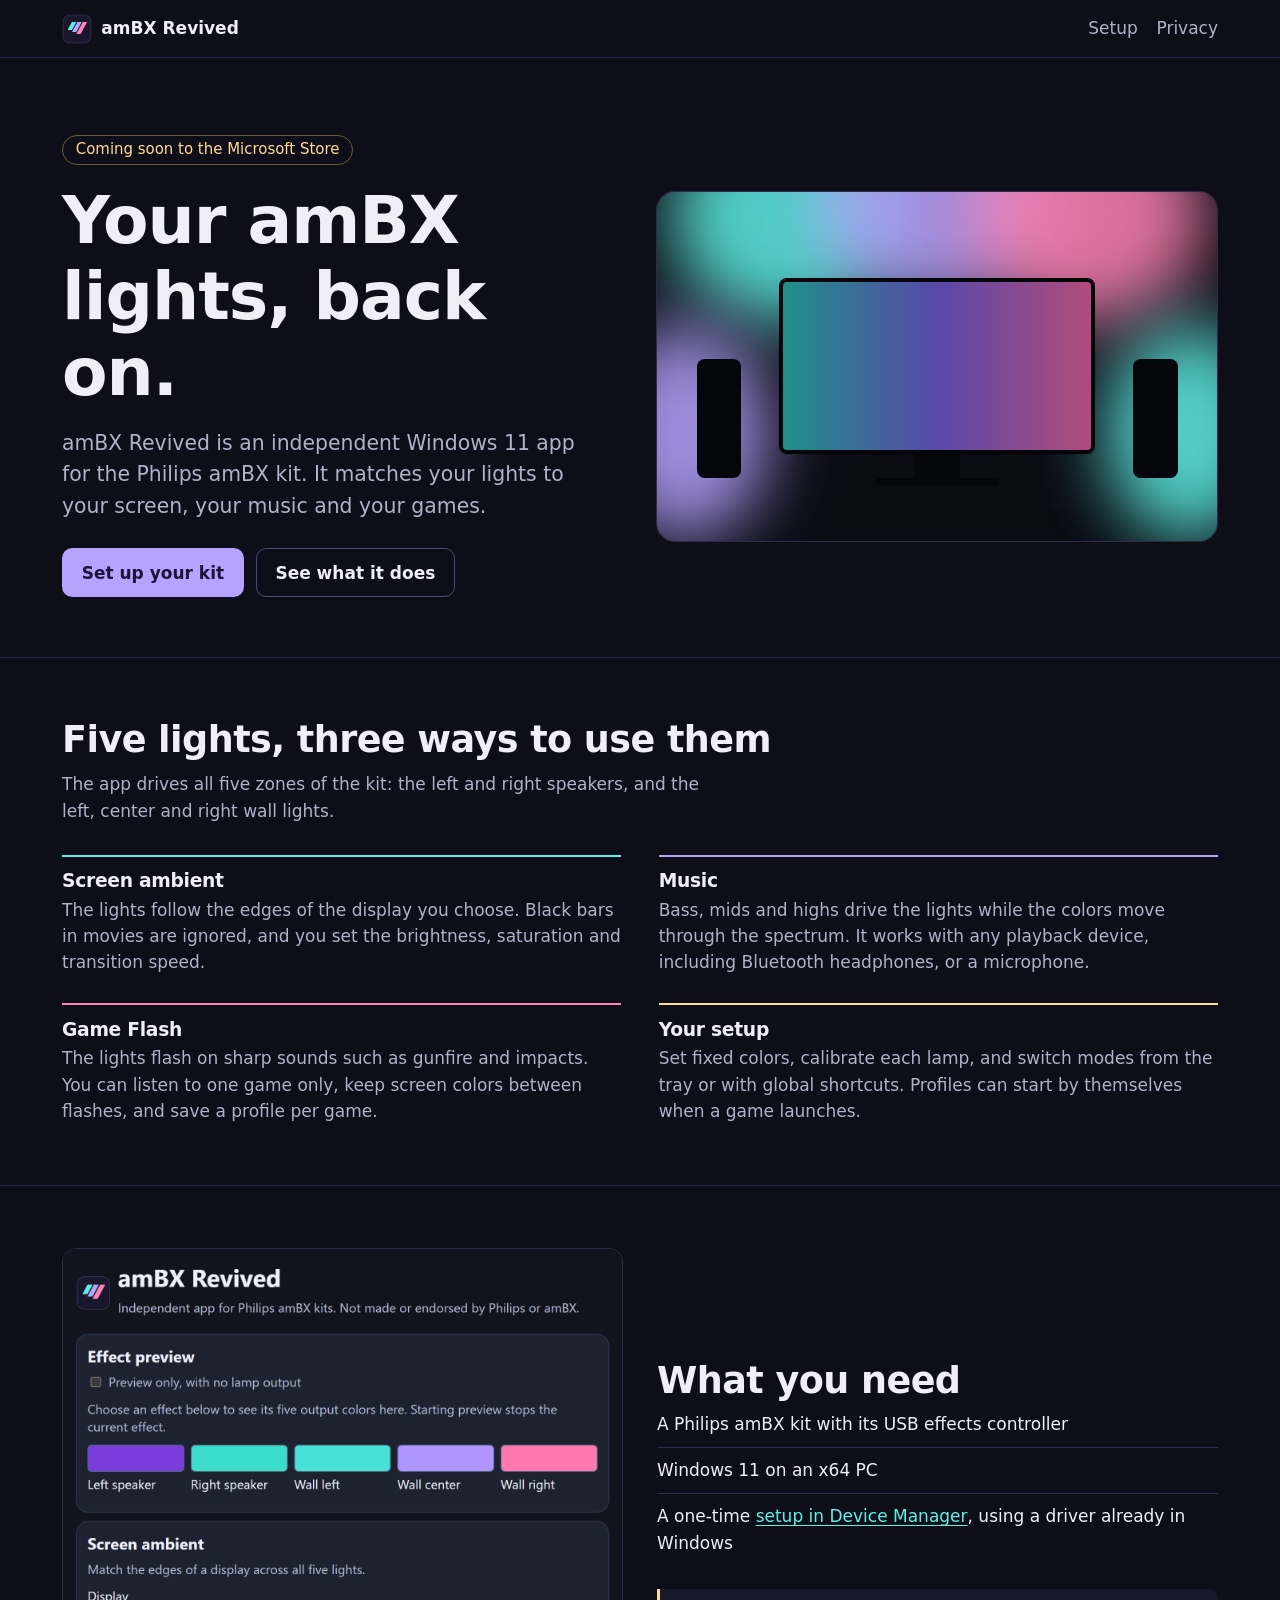
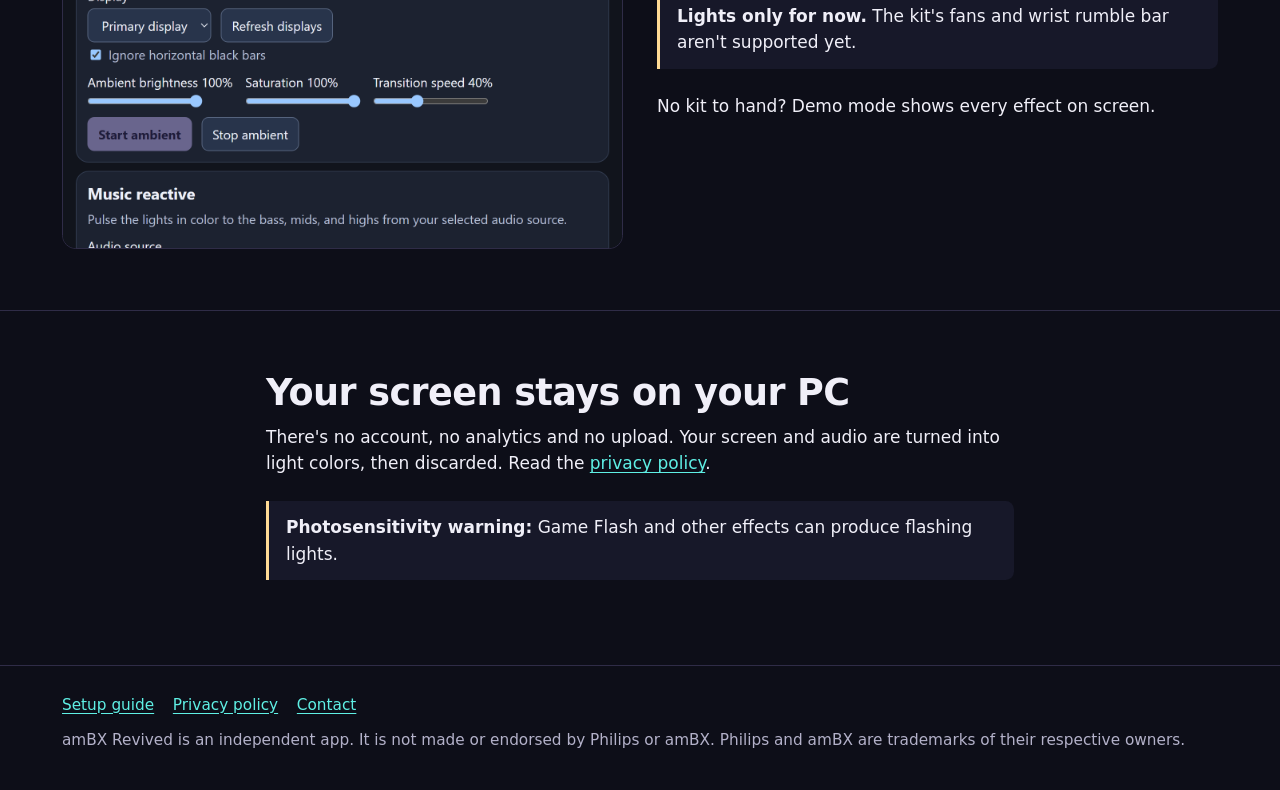
==== index.html @ e33f1a54 "Add the amBX Revived website Add a static site for GitHub Pages with home, setup, privacy and 404 pa" ====
<!doctype html>
<html lang="en">
<head>
<meta charset="utf-8">
<meta name="viewport" content="width=device-width, initial-scale=1">
<meta http-equiv="Content-Security-Policy" content="default-src 'none'; style-src 'self'; img-src 'self'">
<title>amBX Revived: lights for your Philips amBX kit on Windows 11</title>
<meta name="description" content="An independent Windows 11 app that matches your Philips amBX lights to your screen, music and games.">
<link rel="icon" href="/assets/logo.svg" type="image/svg+xml">
<link rel="stylesheet" href="/assets/site.css">
</head>
<body>
<a class="skip" href="#main">Skip to content</a>
<header class="site-header">
  <div class="wrap">
    <a class="brand" href="/"><img src="/assets/logo.svg" width="30" height="30" alt="">amBX Revived</a>
    <nav aria-label="Main">
      <a href="/setup">Setup</a>
      <a href="/privacy">Privacy</a>
    </nav>
  </div>
</header>

<main id="main">
  <div class="wrap hero">
    <div>
      <span class="status">Coming soon to the Microsoft Store</span>
      <h1>Your amBX lights, back on.</h1>
      <p class="lead">amBX Revived is an independent Windows 11 app for the Philips amBX kit. It matches your lights to your screen, your music and your games.</p>
      <div class="actions">
        <a class="button primary" href="/setup">Set up your kit</a>
        <a class="button" href="#modes">See what it does</a>
      </div>
    </div>
    <div class="room" role="img" aria-label="A monitor between two speakers, with three lights glowing on the wall above it and color from each speaker.">
      <div class="glow"><span class="w1"></span><span class="w2"></span><span class="w3"></span><span class="s1"></span><span class="s2"></span></div>
      <div class="screen"></div><div class="stand"></div><div class="base"></div>
      <div class="speaker left"></div><div class="speaker right"></div>
    </div>
  </div>

  <section class="band" id="modes">
    <div class="wrap">
      <h2>Five lights, three ways to use them</h2>
      <p class="intro">The app drives all five zones of the kit: the left and right speakers, and the left, center and right wall lights.</p>
      <div class="modes">
        <article class="teal">
          <h3>Screen ambient</h3>
          <p>The lights follow the edges of the display you choose. Black bars in movies are ignored, and you set the brightness, saturation and transition speed.</p>
        </article>
        <article class="violet">
          <h3>Music</h3>
          <p>Bass, mids and highs drive the lights while the colors move through the spectrum. It works with any playback device, including Bluetooth headphones, or a microphone.</p>
        </article>
        <article class="pink">
          <h3>Game Flash</h3>
          <p>The lights flash on sharp sounds such as gunfire and impacts. You can listen to one game only, keep screen colors between flashes, and save a profile per game.</p>
        </article>
        <article class="amber">
          <h3>Your setup</h3>
          <p>Set fixed colors, calibrate each lamp, and switch modes from the tray or with global shortcuts. Profiles can start by themselves when a game launches.</p>
        </article>
      </div>
    </div>
  </section>

  <section class="band">
    <div class="wrap shot">
      <img src="/assets/app.png" width="1400" height="1500" alt="The amBX Revived window, showing the five zone colors in Effect preview and the Screen ambient settings." loading="lazy">
      <div>
        <h2>What you need</h2>
        <ul class="facts">
          <li>A Philips amBX kit with its USB effects controller</li>
          <li>Windows 11 on an x64 PC</li>
          <li>A one-time <a href="/setup">setup in Device Manager</a>, using a driver already in Windows</li>
        </ul>
        <div class="notice">
          <p><strong>Lights only for now.</strong> The kit's fans and wrist rumble bar aren't supported yet.</p>
        </div>
        <p>No kit to hand? Demo mode shows every effect on screen.</p>
      </div>
    </div>
  </section>

  <section class="band">
    <div class="narrow">
      <h2>Your screen stays on your PC</h2>
      <p>There's no account, no analytics and no upload. Your screen and audio are turned into light colors, then discarded. Read the <a href="/privacy">privacy policy</a>.</p>
      <div class="notice">
        <p><strong>Photosensitivity warning:</strong> Game Flash and other effects can produce flashing lights.</p>
      </div>
    </div>
  </section>
</main>

<footer class="site-footer">
  <div class="wrap">
    <nav aria-label="Footer">
      <a href="/setup">Setup guide</a>
      <a href="/privacy">Privacy policy</a>
      <a href="mailto:nick@ab-it.io">Contact</a>
    </nav>
    <p>amBX Revived is an independent app. It is not made or endorsed by Philips or amBX. Philips and amBX are trademarks of their respective owners.</p>
  </div>
</footer>
</body>
</html>
---- assets/site.css ----
:root {
  color-scheme: dark;
  --bg: #0d0e18;
  --panel: #171829;
  --line: #2f2c47;
  --text: #f0eff8;
  --muted: #b3b1c9;
  --teal: #5ff0e5;
  --violet: #b6a3ff;
  --pink: #ff83b6;
  --amber: #ffdb95;
  --gutter: 16px;
  font: 17px/1.55 system-ui, -apple-system, "Segoe UI", Roboto, sans-serif;
}

* { box-sizing: border-box; }

body { margin: 0; background: var(--bg); color: var(--text); }

a { color: var(--teal); text-underline-offset: .18em; }
a:hover { color: var(--text); }
a:focus-visible { outline: 2px solid var(--teal); outline-offset: 3px; border-radius: 4px; }

h1, h2, h3 { line-height: 1.15; letter-spacing: -.015em; margin: 0; }
h1 { font-size: clamp(2.3rem, 7vw, 3.9rem); font-weight: 750; }
h2 { font-size: clamp(1.55rem, 4vw, 2.15rem); font-weight: 700; }
h3 { font-size: 1.1rem; font-weight: 650; }
p { margin: 0 0 1em; }
code, kbd { font: .9em ui-monospace, Consolas, monospace; }

.wrap { width: min(68rem, 100% - 2 * var(--gutter)); margin-inline: auto; }
.narrow { width: min(44rem, 100% - 2 * var(--gutter)); margin-inline: auto; }

.skip { position: absolute; left: -999px; }
.skip:focus { left: var(--gutter); top: 8px; background: var(--panel); padding: .4rem .7rem; z-index: 2; }

.site-header { border-bottom: 1px solid var(--line); }
.site-header .wrap { display: flex; align-items: center; justify-content: space-between; gap: 1rem; padding-block: .8rem; }
.brand { display: flex; align-items: center; gap: .55rem; color: var(--text); font-weight: 700; text-decoration: none; }
.brand img { display: block; }
.site-header nav { display: flex; gap: 1.1rem; }
.site-header nav a { color: var(--muted); text-decoration: none; }
.site-header nav a:hover, .site-header nav a[aria-current] { color: var(--text); }

.hero { padding-block: clamp(2.5rem, 7vw, 4.5rem) clamp(2rem, 5vw, 3.5rem); display: grid; gap: clamp(2rem, 5vw, 3.5rem); align-items: center; }
.hero .lead { font-size: 1.2rem; color: var(--muted); margin: 1rem 0 1.5rem; max-width: 34em; }
.status { display: inline-block; color: var(--amber); border: 1px solid #6b5c3d; border-radius: 99px; padding: .15rem .75rem; font-size: .88rem; margin-bottom: 1rem; }
.actions { display: flex; flex-wrap: wrap; gap: .7rem; }
.button { display: inline-block; padding: .62rem 1.1rem; border-radius: .6rem; border: 1px solid #514b73; color: var(--text); text-decoration: none; font-weight: 600; }
.button.primary { background: var(--violet); border-color: transparent; color: #1b1438; }
.button:hover { border-color: var(--text); color: var(--text); }
.button.primary:hover { background: #cbbdff; color: #1b1438; border-color: transparent; }

/* The kit's layout: three wall lights above the screen, a speaker on each side. */
.room { position: relative; aspect-ratio: 16 / 10; border-radius: 1.1rem; overflow: hidden; background: #0a0b13; border: 1px solid var(--line); }
.glow { position: absolute; inset: 0; animation: drift 60s linear infinite; }
.glow span { position: absolute; border-radius: 50%; filter: blur(34px); opacity: .85; }
.glow .w1 { width: 42%; height: 62%; left: 2%; top: -24%; background: var(--teal); }
.glow .w2 { width: 42%; height: 62%; left: 29%; top: -28%; background: var(--violet); }
.glow .w3 { width: 42%; height: 62%; right: 2%; top: -24%; background: var(--pink); }
.glow .s1 { width: 30%; height: 62%; left: -10%; bottom: 0; background: var(--violet); }
.glow .s2 { width: 30%; height: 62%; right: -10%; bottom: 0; background: var(--teal); }
@keyframes drift { to { filter: hue-rotate(360deg); } }

.screen { position: absolute; left: 22%; right: 22%; top: 25%; bottom: 25%; border-radius: .4rem; border: 3px solid #05060b;
  background: linear-gradient(90deg, #1f8f8a, #5848a8 50%, #b24b7c); box-shadow: 0 0 0 1px #000; }
.stand { position: absolute; left: 46%; right: 46%; top: 75%; height: 7%; background: #05060b; }
.base { position: absolute; left: 39%; right: 39%; top: 82%; height: 2%; border-radius: 2px; background: #05060b; }
.speaker { position: absolute; width: 8%; height: 34%; top: 48%; border-radius: .45rem; background: #05060b; }
.speaker.left { left: 7%; }
.speaker.right { right: 7%; }

section.band { padding-block: clamp(2.2rem, 6vw, 3.6rem); border-top: 1px solid var(--line); }
.band > .wrap > h2, .band > .narrow > h2 { margin-bottom: .6rem; }
.intro { color: var(--muted); max-width: 38em; margin-bottom: 1.8rem; }

.modes { display: grid; gap: 1.6rem 2.2rem; }
.modes h3 { margin-bottom: .3rem; }
.modes p { color: var(--muted); margin: 0; }
.modes article { border-top: 2px solid var(--violet); padding-top: .8rem; }
.modes .teal { border-color: var(--teal); }
.modes .pink { border-color: var(--pink); }
.modes .amber { border-color: var(--amber); }

.shot { display: grid; gap: 2rem; align-items: center; }
.shot img { width: 100%; height: auto; display: block; border-radius: .8rem; border: 1px solid var(--line); }

.facts { margin: 0; padding: 0; list-style: none; }
.facts li { padding: .55rem 0; border-top: 1px solid var(--line); }
.facts li:first-child { border-top: 0; }

.notice { border-left: 3px solid var(--amber); background: var(--panel); padding: .8rem 1rem; border-radius: 0 .5rem .5rem 0; margin: 1.4rem 0; }
.notice p:last-child { margin: 0; }

.page { padding-block: clamp(2rem, 6vw, 3.2rem) 3rem; }
.page h1 { font-size: clamp(2rem, 6vw, 2.8rem); margin-bottom: .7rem; }
.page h2 { font-size: 1.4rem; margin: 2rem 0 .6rem; }
.page .lead { color: var(--muted); font-size: 1.1rem; }

ol.steps { padding: 0; margin: 1.4rem 0; list-style: none; counter-reset: step; }
ol.steps li { counter-increment: step; position: relative; padding: .55rem 0 .55rem 2.6rem; }
ol.steps li::before { content: counter(step); position: absolute; left: 0; top: .5rem; width: 1.8rem; height: 1.8rem; border-radius: 50%;
  display: grid; place-items: center; font-size: .85rem; font-weight: 700; background: var(--panel); border: 1px solid var(--line); color: var(--violet); }

.table-scroll { overflow-x: auto; }
table { border-collapse: collapse; width: 100%; font-size: .95rem; }
th, td { text-align: left; vertical-align: top; padding: .55rem .7rem .55rem 0; border-bottom: 1px solid var(--line); }
th { color: var(--muted); font-weight: 600; }

.site-footer { border-top: 1px solid var(--line); padding-block: 1.6rem 2.2rem; color: var(--muted); font-size: .9rem; }
.site-footer nav { display: flex; flex-wrap: wrap; gap: 1.1rem; margin-bottom: .7rem; }
.site-footer p { margin: 0; }

@media (min-width: 52rem) {
  .hero { grid-template-columns: 1fr 1.05fr; }
  .modes { grid-template-columns: repeat(2, 1fr); }
  .shot { grid-template-columns: 1fr 1fr; }
}

@media (prefers-reduced-motion: reduce) {
  .glow { animation: none; }
}
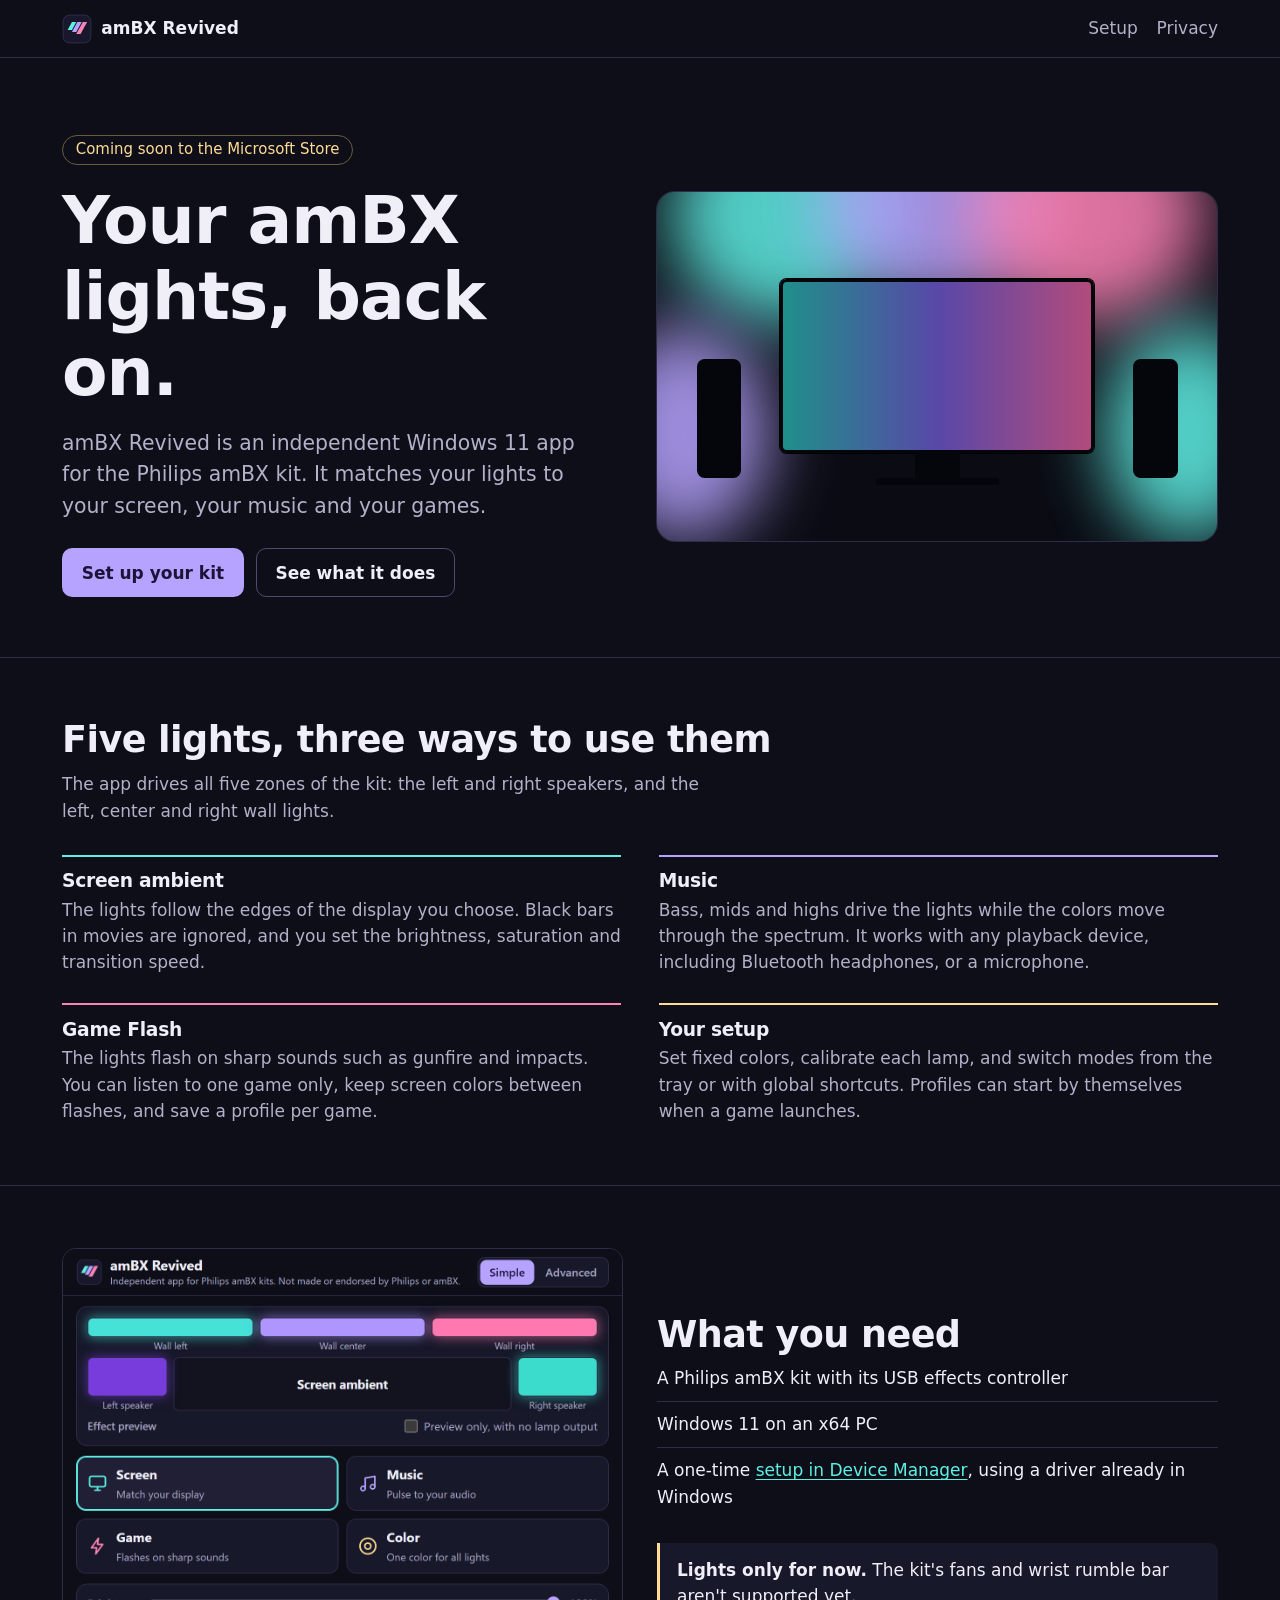
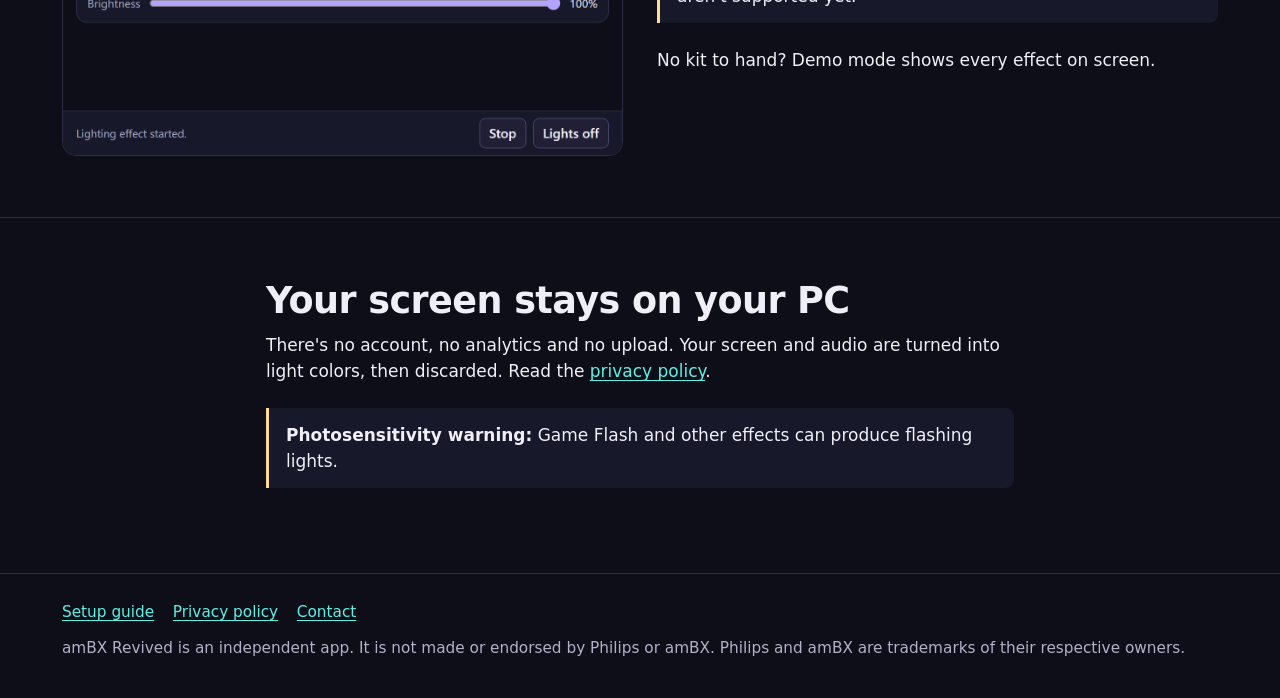
==== commit 58fb1311: "Update the website" ====
--- a/index.html
+++ b/index.html
@@ -66,7 +66,7 @@
 
   <section class="band">
     <div class="wrap shot">
-      <img src="/assets/app.png" width="1400" height="1500" alt="The amBX Revived window, showing the five zone colors in Effect preview and the Screen ambient settings." loading="lazy">
+      <img src="/assets/app.png" width="1280" height="1160" alt="The amBX Revived window in Simple mode, with the five lamp colors above the Screen, Music, Game and Color cards and a brightness slider." loading="lazy">
       <div>
         <h2>What you need</h2>
         <ul class="facts">
